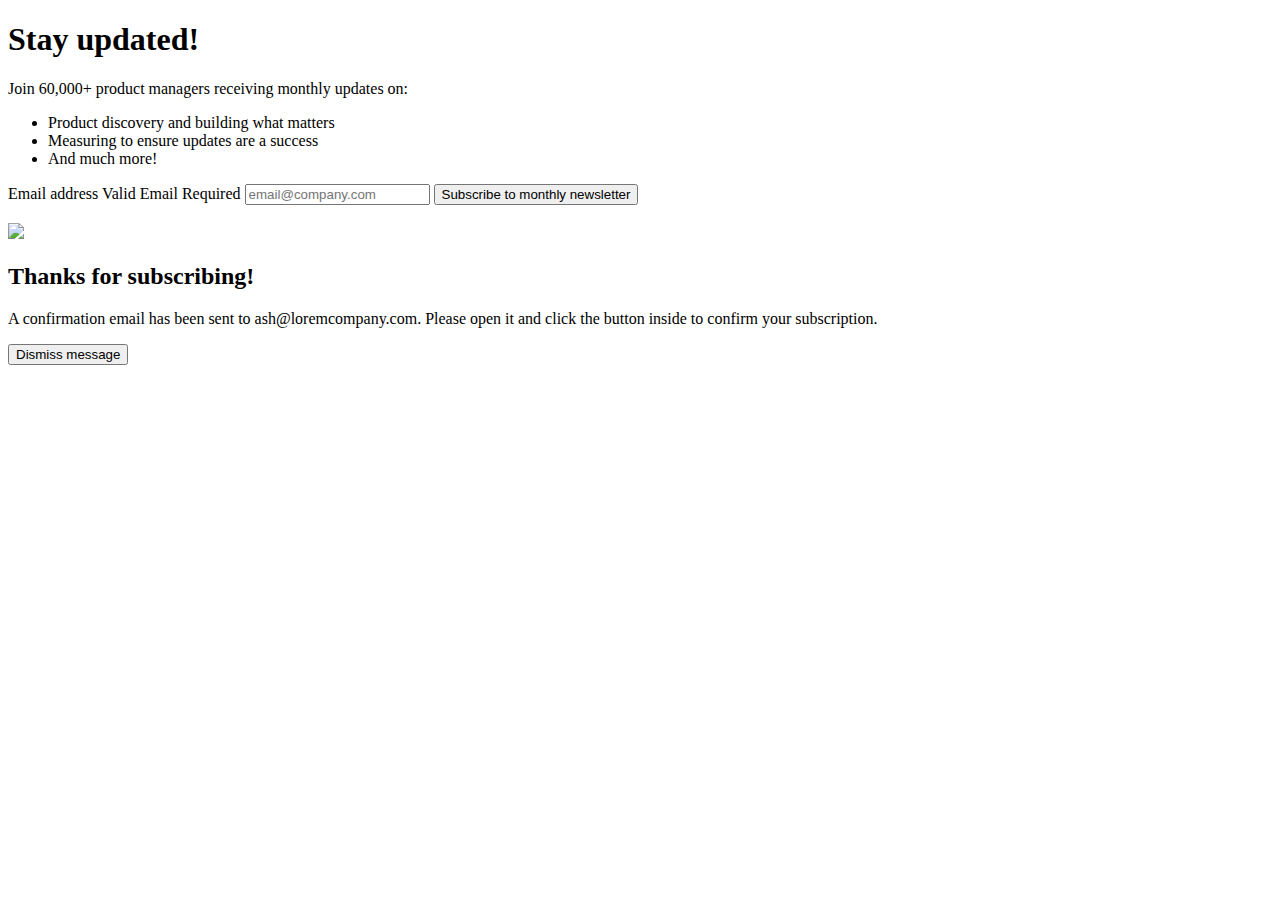
==== desafio_11/index.html @ 5d7b7979 "starting new challange, add html scheme" ====
<!DOCTYPE html>
<html lang="en">
<head>
    <meta charset="UTF-8">
    <meta name="viewport" content="width=device-width">
    <title> Newsletter sign-up form with success message </title>
</head>
<body>
    <main id="t-main">
        <div class="first-card">
            <h1> Stay updated! </h1>
            <p> Join 60,000+ product managers receiving monthly updates on: </p>
            <ul>
                <li>Product discovery and building what matters</li>
                <li>Measuring to ensure updates are a success</li>
                <li>And much more!</li>
            </ul>
            <form>
                <label for="email-inpt">Email address <span>Valid Email Required</span></label>
                <input type="email" placeholder="email@company.com">
                <button>Subscribe to monthly newsletter</button>
            </form>
        </div>
        <picture class="secund-card">
            <source srcset="res/div_mob.svg" media="(max-width: 767px) and (orientation: portrait)"/>
            <img src="res/div_desk.svg" alt="" alt="h line imagem"/>
        </picture>
    </main>
    
    <div class="sucess-card">
        <img src="res"/>
        <h2>Thanks for subscribing!</h2>
        <p> A confirmation email has been sent to ash@loremcompany.com. 
            Please open it and click the button inside to confirm your subscription.</p>
        <button> Dismiss message</button>
    </div>
</body>
</html>
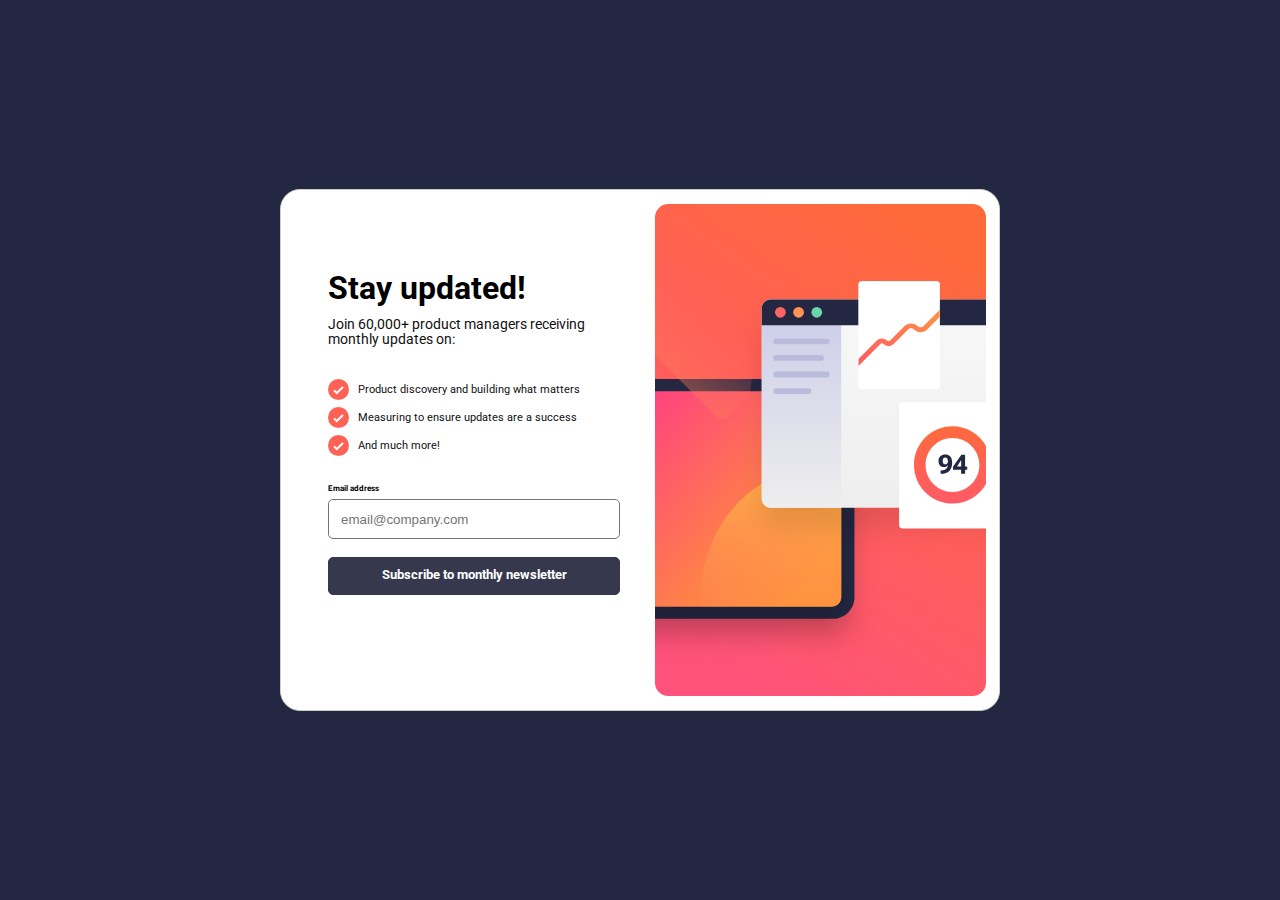
==== commit 53cbb43f: "add styles" ====
--- a/desafio_11/index.html
+++ b/desafio_11/index.html
@@ -4,12 +4,13 @@
     <meta charset="UTF-8">
     <meta name="viewport" content="width=device-width">
     <title> Newsletter sign-up form with success message </title>
+    <link rel="stylesheet" href="css/styles.css"/>
 </head>
 <body>
     <main id="t-main">
         <div class="first-card">
             <h1> Stay updated! </h1>
-            <p> Join 60,000+ product managers receiving monthly updates on: </p>
+            <p class="fst-card-desc"> Join 60,000+ product managers receiving monthly updates on: </p>
             <ul>
                 <li>Product discovery and building what matters</li>
                 <li>Measuring to ensure updates are a success</li>
@@ -22,8 +23,8 @@
             </form>
         </div>
         <picture class="secund-card">
-            <source srcset="res/div_mob.svg" media="(max-width: 767px) and (orientation: portrait)"/>
-            <img src="res/div_desk.svg" alt="" alt="h line imagem"/>
+            <source srcset="res/desktop.svg" media="(max-width: 767px) and (orientation: portrait)"/>
+            <img src="res/desktop.svg" alt="" alt="h line imagem"/>
         </picture>
     </main>
     
--- a/desafio_11/css/styles.css
+++ b/desafio_11/css/styles.css
@@ -0,0 +1,108 @@
+
+@import url('https://fonts.googleapis.com/css2?family=Manrope:wght@800&family=Roboto:wght@400;700&display=swap');
+
+
+*{
+    margin: 0;
+    padding: 0;
+    box-sizing: border-box;
+}
+
+body {
+    width: 100%;
+    height: 100vh;
+    display: flex;
+    align-items: center;
+    justify-content: center;
+    background-color: hsl(234, 29%, 20%);
+}
+
+#t-main {
+    display: flex;
+    width: min(80%,720px);
+    border: 1px solid #cecece;
+    background-color: white;
+    padding: 1% 1%;
+    border-radius: 20px;
+
+}
+    .first-card {
+        display: block;
+        width: 50%;
+        margin: 10% 2%;
+        padding: 0 3%;
+    }
+        h1 {
+            display: block;
+            width: 100%;
+            font: 700 2rem/1 'Roboto';
+        }
+        .fst-card-desc {
+            display: block;
+            font: 400 .9rem/1 'Roboto';
+            width: 100%;
+            padding: 5% 0;
+            color: #101010;
+        }
+
+        ul {
+            padding: 2px;
+            list-style: none;
+            padding: 4% 0;
+        }
+        
+        li {
+            background: url('../res/icon-list.svg') center left no-repeat;
+            display: block;
+            width: 100%;
+            color: #101010;
+            font: 400 0.7rem/1 'Roboto';
+            padding: 2% 0px 2% 30px;
+            margin: 5px 0;
+        }
+
+        label {
+                margin-top: 4%;
+                display: block;
+                width: 100%;
+                font: 700 0.5rem/1 'Roboto';
+            }
+                span{
+                    text-align: right;
+                    color: red;
+                    visibility: hidden;
+                }
+
+            input[type='email'] {
+                display: block;
+                width: 100%;
+                border: 1px solid #757575;
+                margin-top: 2%;
+                padding: 4%;
+                border-radius: 5px;
+            }
+
+            button {
+                display: block;
+                width: 100%;
+                border: 1px solid  hsl(235, 18%, 26%);
+                margin-top: 6%;
+                padding: 4%;
+                background-color:  hsl(235, 18%, 26%);
+                color: white;
+                font: 700 0.8rem/1 'Roboto';
+                border-radius: 5px;
+                cursor: pointer;
+            }
+        
+    
+    .secund-card {
+        width: 50%;
+    }
+        .secund-card img {
+            width: 100%;
+            height: 100%;
+        }
+
+
+.sucess-card {display: none;}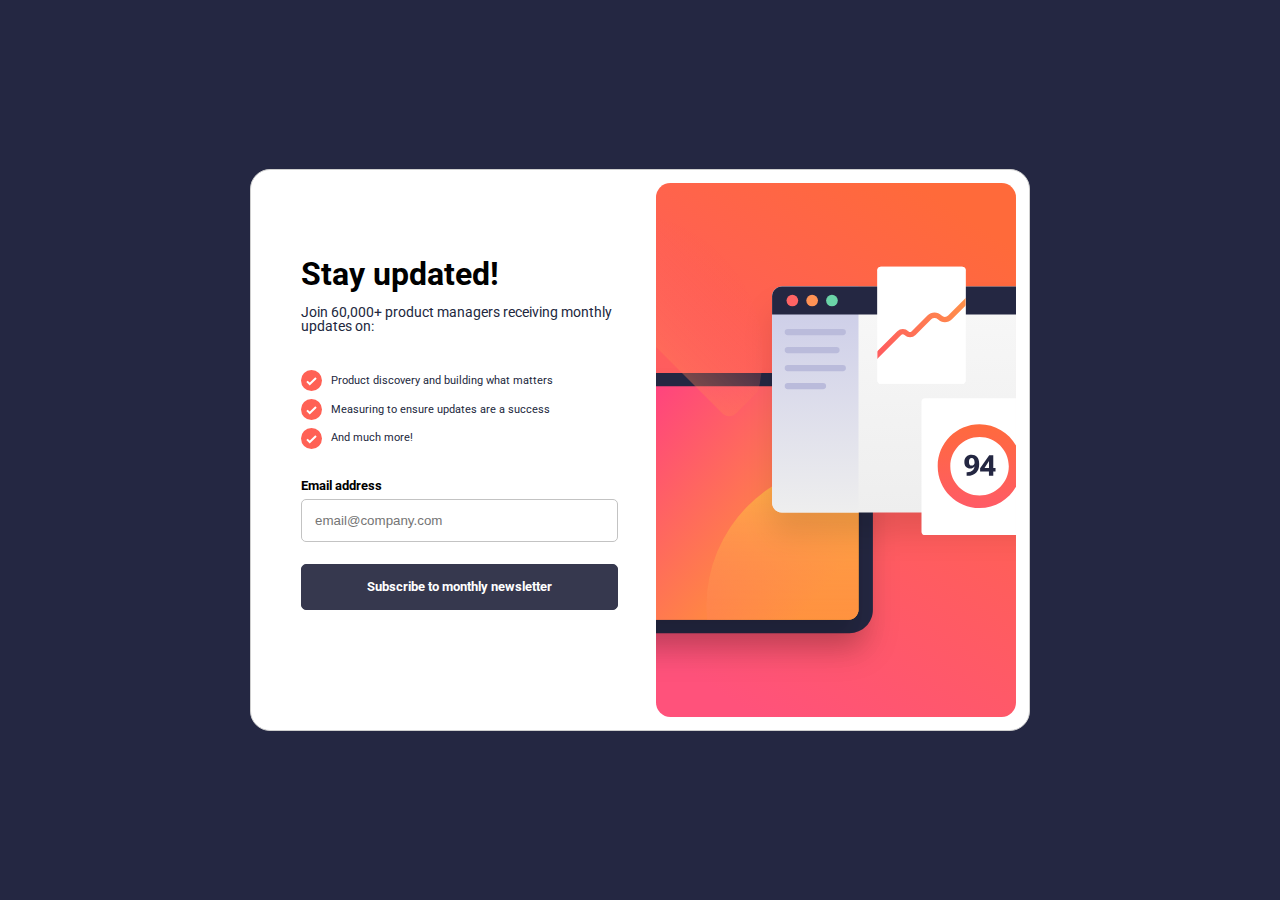
==== commit 7bfd84bc: "add: mobile version" ====
--- a/desafio_11/index.html
+++ b/desafio_11/index.html
@@ -1,3 +1,4 @@
+
 <!DOCTYPE html>
 <html lang="en">
 <head>
@@ -10,20 +11,23 @@
     <main id="t-main">
         <div class="first-card">
             <h1> Stay updated! </h1>
-            <p class="fst-card-desc"> Join 60,000+ product managers receiving monthly updates on: </p>
+            <p class="fst-card-desc"> 
+                Join 60,000+ product managers receiving monthly updates on: 
+            </p>
             <ul>
                 <li>Product discovery and building what matters</li>
                 <li>Measuring to ensure updates are a success</li>
                 <li>And much more!</li>
             </ul>
-            <form>
-                <label for="email-inpt">Email address <span>Valid Email Required</span></label>
-                <input type="email" placeholder="email@company.com">
-                <button>Subscribe to monthly newsletter</button>
+            <form action='' method=''>
+                <label for="email-inpt">Email address <span class='invalid-msg'>Valid Email Required</span></label>
+                <input id='email-inpt' type="email" placeholder="email@company.com">
+                <button onclick="register()">Subscribe to monthly newsletter</button>
             </form>
         </div>
+
         <picture class="secund-card">
-            <source srcset="res/desktop.svg" media="(max-width: 767px) and (orientation: portrait)"/>
+            <source srcset="res/mobile.svg" media="(max-width: 700px) and (orientation: portrait)"/>
             <img src="res/desktop.svg" alt="" alt="h line imagem"/>
         </picture>
     </main>
--- a/desafio_11/css/styles.css
+++ b/desafio_11/css/styles.css
@@ -19,7 +19,8 @@
 
 #t-main {
     display: flex;
-    width: min(80%,720px);
+    flex-direction: row;
+    width: min(80%,780px);
     border: 1px solid #cecece;
     background-color: white;
     padding: 1% 1%;
@@ -27,6 +28,7 @@
 
 }
     .first-card {
+        order: 0;
         display: block;
         width: 50%;
         margin: 10% 2%;
@@ -42,7 +44,7 @@
             font: 400 .9rem/1 'Roboto';
             width: 100%;
             padding: 5% 0;
-            color: #101010;
+            color: #22273d;
         }
 
         ul {
@@ -55,7 +57,7 @@
             background: url('../res/icon-list.svg') center left no-repeat;
             display: block;
             width: 100%;
-            color: #101010;
+            color: #22273d;
             font: 400 0.7rem/1 'Roboto';
             padding: 2% 0px 2% 30px;
             margin: 5px 0;
@@ -65,7 +67,7 @@
                 margin-top: 4%;
                 display: block;
                 width: 100%;
-                font: 700 0.5rem/1 'Roboto';
+                font: 700 0.8rem/1 'Roboto';
             }
                 span{
                     text-align: right;
@@ -75,34 +77,64 @@
 
             input[type='email'] {
                 display: block;
+                outline: none;
                 width: 100%;
-                border: 1px solid #757575;
+                border: 1px solid #c3c3c3;
                 margin-top: 2%;
                 padding: 4%;
                 border-radius: 5px;
             }
-
+                input[type='email']:hover{
+                    border: 1px solid #22273d;
+                    cursor: pointer;
+                }
             button {
                 display: block;
                 width: 100%;
                 border: 1px solid  hsl(235, 18%, 26%);
-                margin-top: 6%;
-                padding: 4%;
+                outline: none;
+                margin-top: 7%;
+                padding: 5%;
                 background-color:  hsl(235, 18%, 26%);
                 color: white;
                 font: 700 0.8rem/1 'Roboto';
                 border-radius: 5px;
                 cursor: pointer;
             }
+            button:hover {
+                border: 1px solid #ff5771;
+                background: linear-gradient(to right, #ff5771, #ff673e);
+                box-shadow: 0 8px 16px rgba(255, 87, 113, 0.5), 0 4px 8px rgba(255, 103, 115, 0.3); 
+            }
         
     
     .secund-card {
+        order: 1;
         width: 50%;
     }
         .secund-card img {
+            display: block;
             width: 100%;
             height: 100%;
         }
 
 
-.sucess-card {display: none;}+.sucess-card {display: none;}
+
+@media( max-width: 700px ) {
+    #t-main {
+        width: 100%;
+        display: flex;
+        flex-direction: column;
+        padding: 0;
+        border-radius: 0;
+    }
+     .secund-card {
+        order: -1;
+        width: 100%;
+    }
+    .first-card {
+        width: 100%;
+        margin: 0;
+    }
+}